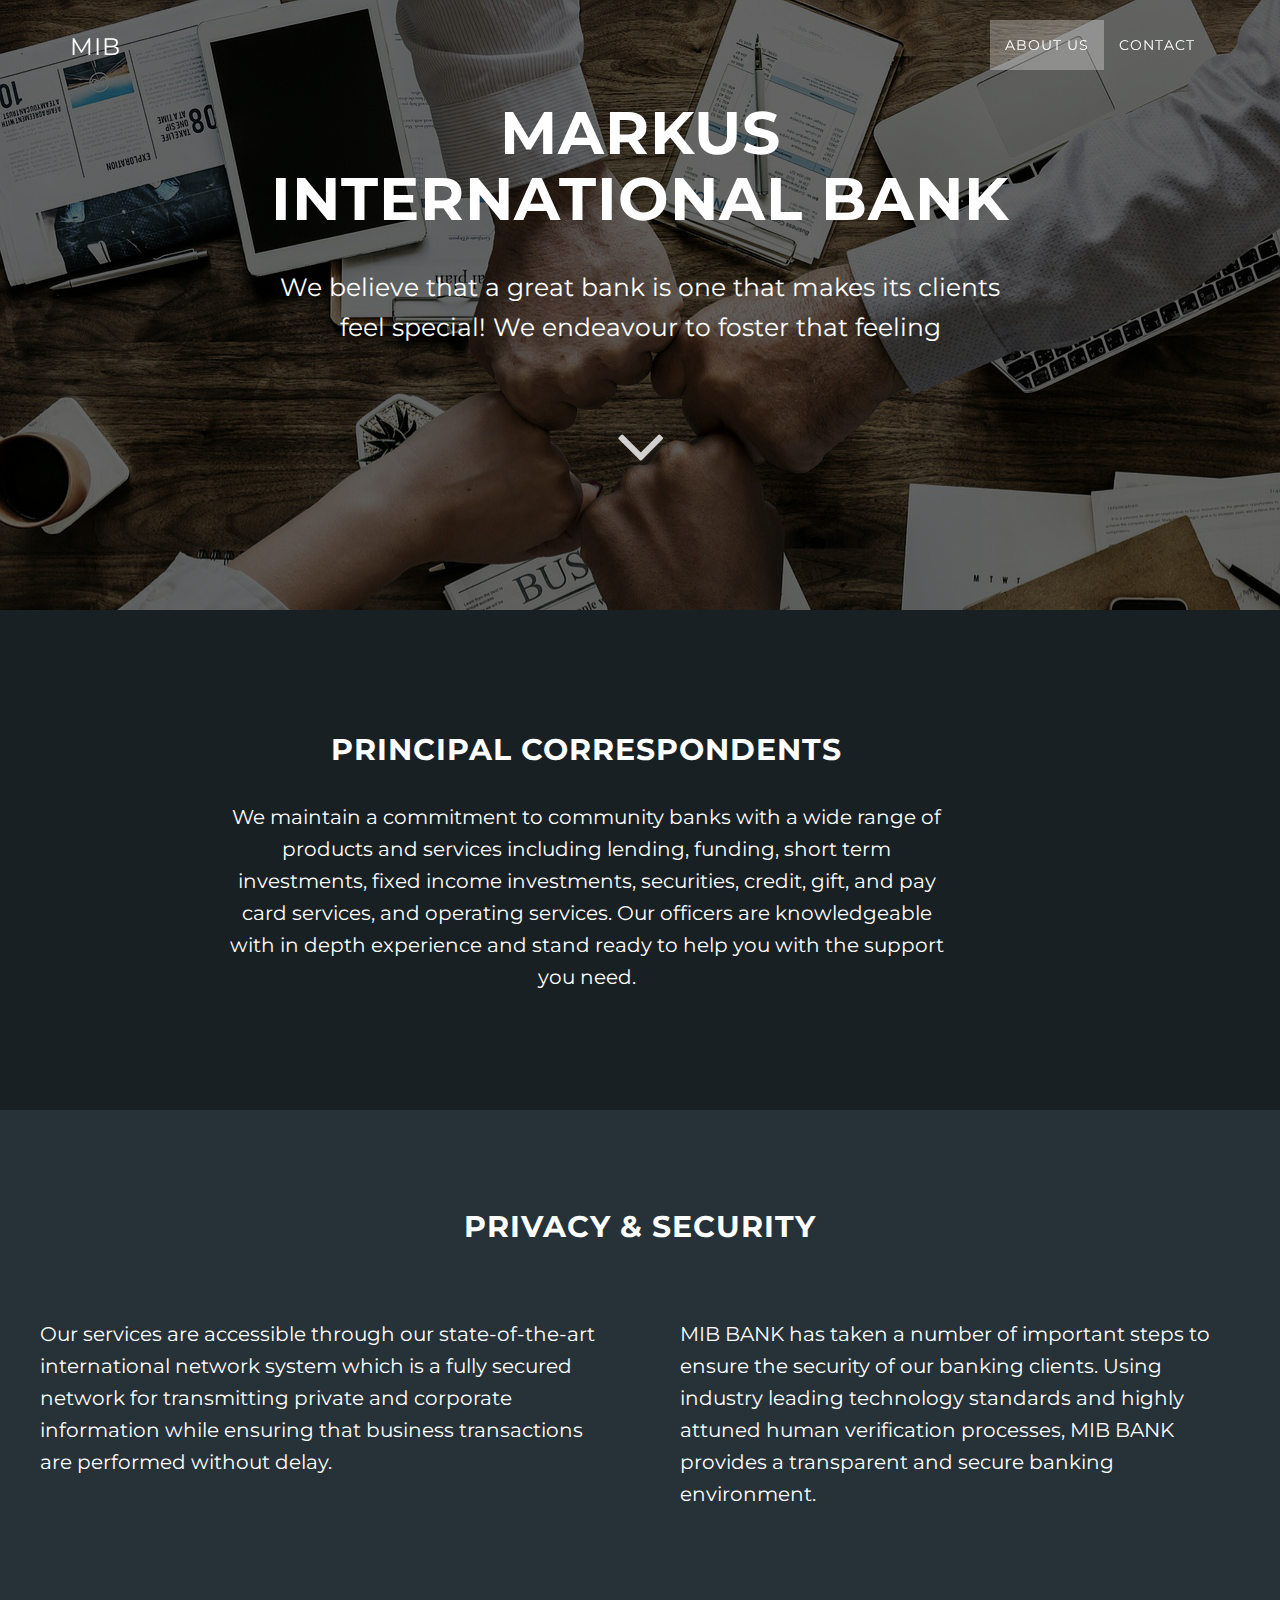
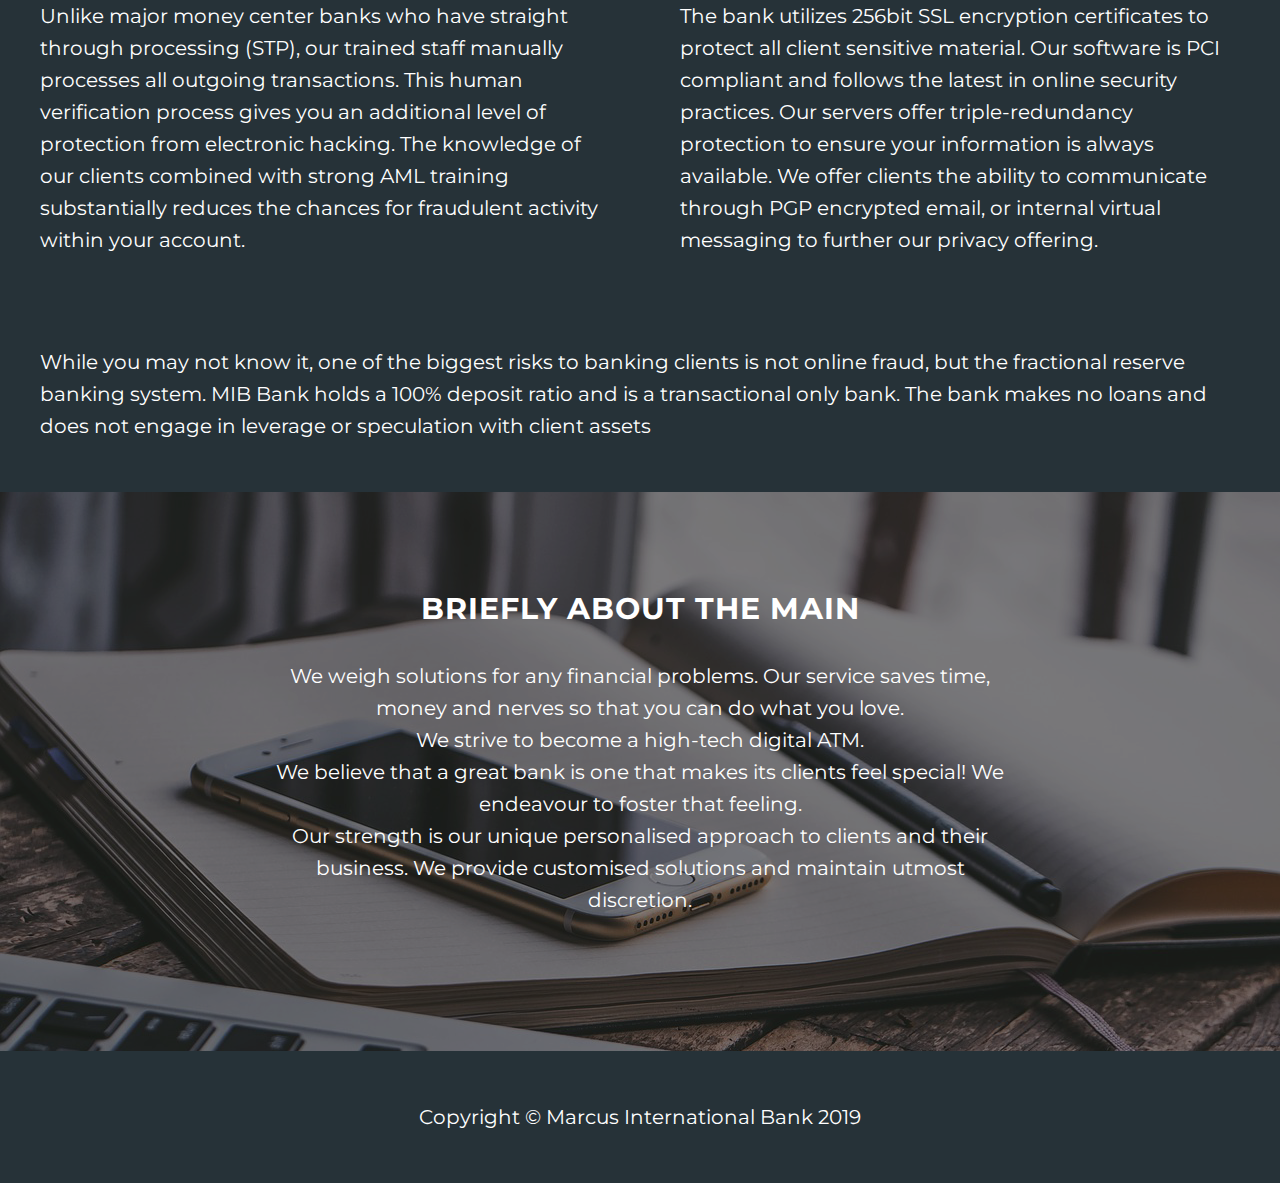
==== about.html @ 7d3fa199 "Add files via upload" ====
<!DOCTYPE html>
<html lang="en">

<head>
    <meta charset="utf-8">
    <meta http-equiv="X-UA-Compatible" content="IE=edge">
    <meta name="viewport" content="width=device-width, initial-scale=1">
    <meta name="description" content="">
    <meta name="author" content="">
    <title>MARKUS INTERNATIONAL BANK</title>
    <link href="css/bootstrap.min.css" rel="stylesheet">
    <link href="css/basicelement.css" rel="stylesheet">
    <link rel="stylesheet" href="//maxcdn.bootstrapcdn.com/font-awesome/4.3.0/css/font-awesome.min.css">
    <link href="http://fonts.googleapis.com/css?family=Montserrat:400,700" rel="stylesheet" type="text/css">
</head>

<body data-spy="scroll" data-target=".navbar">
    <nav class="navbar navbar-custom navbar-fixed-top" role="navigation">
        <div class="container">
            <div class="navbar-header nav">
                <button type="button" class="navbar-toggle" data-toggle="collapse" data-target=".navbar-main-collapse">
                    <i class="fa fa-lg fa-bars"></i>
                </button>
                <a class="navbar-brand page-scroll" href="index.html">
                    <span class="light">MIB</span>
                </a>
            </div>
            <div class="collapse navbar-collapse navbar-right navbar-main-collapse">
                <ul class="nav navbar-nav">
                    <li>
                        <a class="page-scroll active" href="about.html">About Us</a>
                    </li>
                    <li>
                        <a class="page-scroll" href="contact.html">Contact</a>
                    </li>
                </ul>
            </div>
        </div>
    </nav>

    <header class="intro about-header" id="intro">
        <div class="intro-body">
            <div class="container">
                <div class="row">
                    <div class="col-md-8 col-md-offset-2">
                        <h1 class="brand-heading">MARKUS INTERNATIONAL BANK</h1>
                        <p class="intro-text pointer">
                            We believe that a great bank is one that makes its clients feel special! We endeavour to foster that feeling
                            <p class="nav"><a href="#first-block" class=" btn btn-down page-scroll"><i
                                        class="fa fa-angle-down animated"></i></a></p>
                    </div>
                </div>
            </div>
        </div>
    </header>

    <section id="first-block" class="container-fluid content-section">
        <section class="container-fluid content-section about text-center">
            <div class="col-lg-7 col-lg-offset-2">
                <h2 class="about__header visElem">PRINCIPAL CORRESPONDENTS</h2>
                <p class="visElem">We maintain a commitment to community banks with a wide range of products and services including
                    lending, funding, short term investments, fixed income investments, securities, credit, gift, and
                    pay card services, and operating services. Our officers are knowledgeable with in depth experience
                    and stand ready to help you with the support you need.</p>
            </div>
        </section>
        <h2 class="about__header_center visElem">PRIVACY & SECURITY</h2>
        <div class="row-1 col-md-6 col-gray visElem">
            <p>Our services are accessible through our state-of-the-art international network system which is a fully
                secured network for transmitting private and corporate information while ensuring that business
                transactions are performed without delay.</p>
        </div>
        <div class="row-1 col-md-6 col-gray visElem">
            <p>MIB BANK has taken a number of important steps to ensure the security of our banking clients. Using
                industry leading technology standards and highly attuned human verification processes, MIB BANK provides
                a transparent and secure banking environment.</p>
        </div>
        <div class="row-2 col-md-6 col-gray visElem">
            <p>Unlike major money center banks who have straight through processing (STP), our trained staff manually
                processes all outgoing transactions. This human verification process gives you an additional level of
                protection from electronic hacking. The knowledge of our clients combined with strong AML training
                substantially reduces the chances for fraudulent activity within your account.</p>
        </div>
        <div class="row-2 col-md-6 col-gray visElem">
            <p>The bank utilizes 256bit SSL encryption certificates to protect all client sensitive material. Our
                software is PCI compliant and follows the latest in online security practices. Our servers offer
                triple-redundancy protection to ensure your information is always available. We offer clients the
                ability to communicate through PGP encrypted email, or internal virtual messaging to further our privacy
                offering.</p>
        </div>
        <div class="row-3 col-md-12 col-gray visElem">
            <p>While you may not know it, one of the biggest risks to banking clients is not online fraud, but the
                fractional reserve banking system. MIB Bank holds a 100% deposit ratio and is a transactional only bank.
                The bank makes no loans and does not engage in leverage or speculation with client assets</p>
        </div>
    </section>
    <section class="content-section text-center">
        <div class="overlay">
            <div class="about-bottom-section">
                <div class="container">
                    <div class="col-lg-8 col-lg-offset-2">
                        <h2 class="visElem">Briefly about the main</h2>
                        <p class="visElem">
                            We weigh solutions for any financial problems. Our service saves time, money and nerves so
                            that you can do what you love.<br>We strive to become a high-tech digital ATM.<br> We
                            believe that a great bank is one that makes its clients feel special! We endeavour to foster
                            that feeling.<br> Our strength is our unique personalised approach to clients and their
                            business. We provide customised solutions and maintain utmost discretion.
                        </p>
                    </div>
                </div>
            </div>
        </div>
    </section>
    <footer>
        <div class="container text-center">
            <p>Copyright &copy; Marcus International Bank 2019<br>
        </div>
    </footer>
    <script src="js/jquery.js"></script>
    <script src="js/bootstrap.min.js"></script>
    <script src="js/jquery.easing.min.js"></script>
    <script src="js/SmoothScroll.js"></script>
    <script src="js/basicelement.js"></script>
</body>

</html>
---- css/basicelement.css ----
body {
    width: 100%;
    height: 100%;
    font-family: Montserrat,"Helvetica Neue",Helvetica,Arial,sans-serif;
    color: #fff;
    background-color: #263238;
}
body > .wrapper { 
	min-height:100%; padding:40px 0; 
}
html {
    width: 100%;
    height: 100%;
}
h1,
h2,
h3,
h4,
h5,
h6 {
    margin: 0 0 35px;
    text-transform: uppercase;
    font-family: Montserrat,"Helvetica Neue",Helvetica,Arial,sans-serif;
    font-weight: 700;
    letter-spacing: 1px;
}
p {
    margin: 0 0 25px;
    font-size: 18px;
    line-height: 1.5;
}
@media(min-width:767px) {
    p {
        margin: 0 0 35px;
        font-size: 20px;
        line-height: 1.6;
    }
}
a {
    color: #A2CBF4;
    -webkit-transition: all .2s ease-in-out;
    -moz-transition: all .2s ease-in-out;
    transition: all .2s ease-in-out;
}
a:hover,
a:focus {
    text-decoration: none;
    color: #C4CCD5;
}
.light {
    font-weight: 400;
}
.navbar-custom {
    margin-bottom: 0;
    border-bottom: 1px solid rgba(255,255,255,.3);
    text-transform: uppercase;
    font-family: Montserrat,"Helvetica Neue",Helvetica,Arial,sans-serif;
    background-color: #263238;
}
.navbar-custom .navbar-brand {
    font-weight: 700;
    font-size: 24px;
    line-height: 24px;
}
.navbar-custom .navbar-brand:focus {
    outline: 0;
}
.navbar-custom .navbar-brand .navbar-toggle {
    padding: 4px 6px;
    font-size: 16px;
    color: #fff;
}
.navbar-custom .navbar-brand .navbar-toggle:focus,
.navbar-custom .navbar-brand .navbar-toggle:active {
    outline: 0;
}
.navbar-custom a {
    color: #fff;
}

.navbar-custom .nav li.active {
    outline: none;
    background-color: rgba(255,255,255,.3);
}

.navbar-custom .nav li a {
    -webkit-transition: background .3s ease-in-out;
    -moz-transition: background .3s ease-in-out;
    transition: background .3s ease-in-out;
}

.navbar-custom .nav li a:hover,
.navbar-custom .nav li a:focus,
.navbar-custom .nav li a.active {
    outline: 0;
    background-color: rgba(255,255,255,.3);
}
@media(min-width:767px) {
    .navbar {
        padding: 20px 0;
        border-bottom: 0;
        letter-spacing: 1px;
        background: 0 0;
        -webkit-transition: background .5s ease-in-out,padding .5s ease-in-out;
        -moz-transition: background .5s ease-in-out,padding .5s ease-in-out;
        transition: background .5s ease-in-out,padding .5s ease-in-out;
    }

    .top-nav-collapse {
        padding: 0;
        background-color: rgba(38, 50, 56, 0.95);
    }
}
.intro {
    display: table;
    width: 100%;
    height: auto;
    padding: 100px 0;
    text-align: center;
    color: #fff;
    background: url(../img/intro-bg.jpg) no-repeat top center scroll;
    background-color: #263238;
    -webkit-background-size: cover;
    -moz-background-size: cover;
    background-size: cover;
    -o-background-size: cover;
}
.intro .intro-body {
    display: table-cell;
    vertical-align: middle;
}
.intro .intro-body .brand-heading {
    font-size: 40px;
}

.intro .intro-body .intro-text {
    font-size: 18px;
}

@media(min-width:767px) {
    .intro {
        height: 100%;
        padding: 0;
    }

    .intro .intro-body .brand-heading {
        font-size: 60px;
    }

    .intro .intro-body .intro-text {
        font-size: 25px;
    }
}
.btn-down {
    font-size: 80px;
    color: #fff;
    opacity:0.8;
}

.btn-down:hover,
.btn-down:focus {
    outline: 0;
    color: #fff;
}
#about.content-section  {
    padding: 0;
    background:#37474F;
}
.content-section .about  {
    background:#192024;
}
.about{
    height: 500px;
    display: flex;
    flex-direction: column;
    justify-content: center;
}
.about__header{
    padding-top:40px;
}
.about__header_center{
    margin-top:100px;
    display: flex;
    justify-content: center;
}
.content-section {
    padding: 100px 0;
}
.col-gray {
    background:#263238;
    height: 100%;
}
.col-gray, .col-gray2 {
    padding:40px 40px 15px;
}
.col-gray h3, .col-gray2 h3{
    padding-right: 45px;
}
.download-section {
    width: 100%;
    color: #fff;
    padding:100px 0;
    background: url(../img/downloads-bg.png) no-repeat center center scroll;
    background-color: rgba(0, 0, 0, 0.411);
    -webkit-background-size: cover;
    -moz-background-size: cover;
    background-size: cover;
    -o-background-size: cover;
}
.content-section  {
    padding: 0;
}


@media(min-width:767px) {
    .download-section {
        padding: 200px 0;
    }

    #map {
        height: 400px;
    }
}

.btn {
    text-transform: uppercase;
    font-family: Montserrat,"Helvetica Neue",Helvetica,Arial,sans-serif;
    font-weight: 400;
    -webkit-transition: all .3s ease-in-out;
    -moz-transition: all .3s ease-in-out;
    transition: all .3s ease-in-out;
}

.btn-default {
    border: 0;
    color: #fff;
    background-color:#37474F;
    border-radius:2px;
    padding:12px 20px;
}

.btn-default:hover,
.btn-default:focus {
    border: 0px;
    outline: 0;
    color: #fff;
    background-color: #789;
}

ul.banner-social-buttons {
    margin-top: 0;
}

ul.banner-social-buttons li {
    margin-bottom: 20px;

}

@media(max-width:1199px) {
    ul.banner-social-buttons {
        margin-top: 15px;
    }
}

@media(max-width:767px) {
    ul.banner-social-buttons li {
        padding: 0 5px;
    }

    ul.banner-social-buttons li:last-child {
        margin-bottom: 0;

    }
}
footer {
    padding: 50px 0;
}
footer p {
    margin: 0;
}
::-moz-selection {
    text-shadow: none;
    background: #fcfcfc;
    background: rgba(255,255,255,.2);
}
::selection {
    text-shadow: none;
    background: #fcfcfc;
    background: rgba(255,255,255,.2);
}
img::selection {
    background: 0 0;
}
img::-moz-selection {
    background: 0 0;
}
body {
    webkit-tap-highlight-color: rgba(255,255,255,.2);
}
.info-section{
    padding:70px;
}
.client-section{
    width: 100%;
    color: #fff;
    padding:100px 0;
    background: url(../img/why-MIB.png) no-repeat center center scroll;
    -webkit-background-size: cover;
    -moz-background-size: cover;
    background-size: cover;
    -o-background-size: cover;
}
.about-header{
    display: table;
    width: 100%;
    height: auto;
    padding: 100px 0;
    text-align: center;
    color: #fff;
    background: url(../img/about-header.png) no-repeat top center scroll;
    background-color: #263238;
    -webkit-background-size: cover;
    -moz-background-size: cover;
    background-size: cover;
    -o-background-size: cover;
}
.about-bottom-section{
    display: table;
    width: 100%;
    height: auto;
    padding: 100px 0;
    text-align: center;
    color: #fff;
    background: url(../img/about-bottom.png) no-repeat top center scroll;
    -webkit-background-size: cover;
    -moz-background-size: cover;
    background-size: cover;
    -o-background-size: cover;
}
.team-section{
    width: 100%;
    color: #fff;
    padding:100px 0;
    background: url(../img/team.png) no-repeat center center scroll;
    -webkit-background-size: cover;
    -moz-background-size: cover;
    background-size: cover;
    -o-background-size: cover;
}
.teamwork-center-block{
    width: 100%;
    color: #fff;
    padding:100px 0;
    background: url(../img/team-center.png) no-repeat center center scroll;
    -webkit-background-size: cover;
    -moz-background-size: cover;
    background-size: cover;
    -o-background-size: cover;
}
.teamwork-center-block>h3{
    text-align: center;
}
.teamwork-center-block>ul{
    text-align: center;
    line-height: 40px;
    list-style: none;
    font-size: 20px;
}
.team-section-bottom{
    width: 100%;
    color: #fff;
    padding:100px 0;
    background: url(../img/team-bottom.png) no-repeat center center scroll;
    -webkit-background-size: cover;
    -moz-background-size: cover;
    background-size: cover;
    -o-background-size: cover;
}
.container-center{
    display: flex;
    flex-direction: column;
    align-items: center;
    width: 100%;
}
.container-center__header{
    margin-left: -225px;
}
.container-center__text{
    width: 650px;
}
@media(max-width:991px) {
    .container-center{
        display: flex;
        flex-direction: column;
        align-items: flex-start;
        width: 100%;
    }
    .container-center__header{
        margin-left: 40px;
        
    }
    .container-center__text{
        width: auto;
        margin-left: 40px;
        margin-right: 40px;
    }
}
@keyframes slideInUp {
    from {
      -webkit-transform: translate3d(0, 100%, 0);
      transform: translate3d(0, 100%, 0);
      visibility: visible;
    }
  
    to {
      -webkit-transform: translate3d(0, 0, 0);
      transform: translate3d(0, 0, 0);
    }
  }
  
  .slideInUp {
    -webkit-animation-name: slideInUp;
    animation-name: slideInUp;
    animation-duration: 1s;
  }
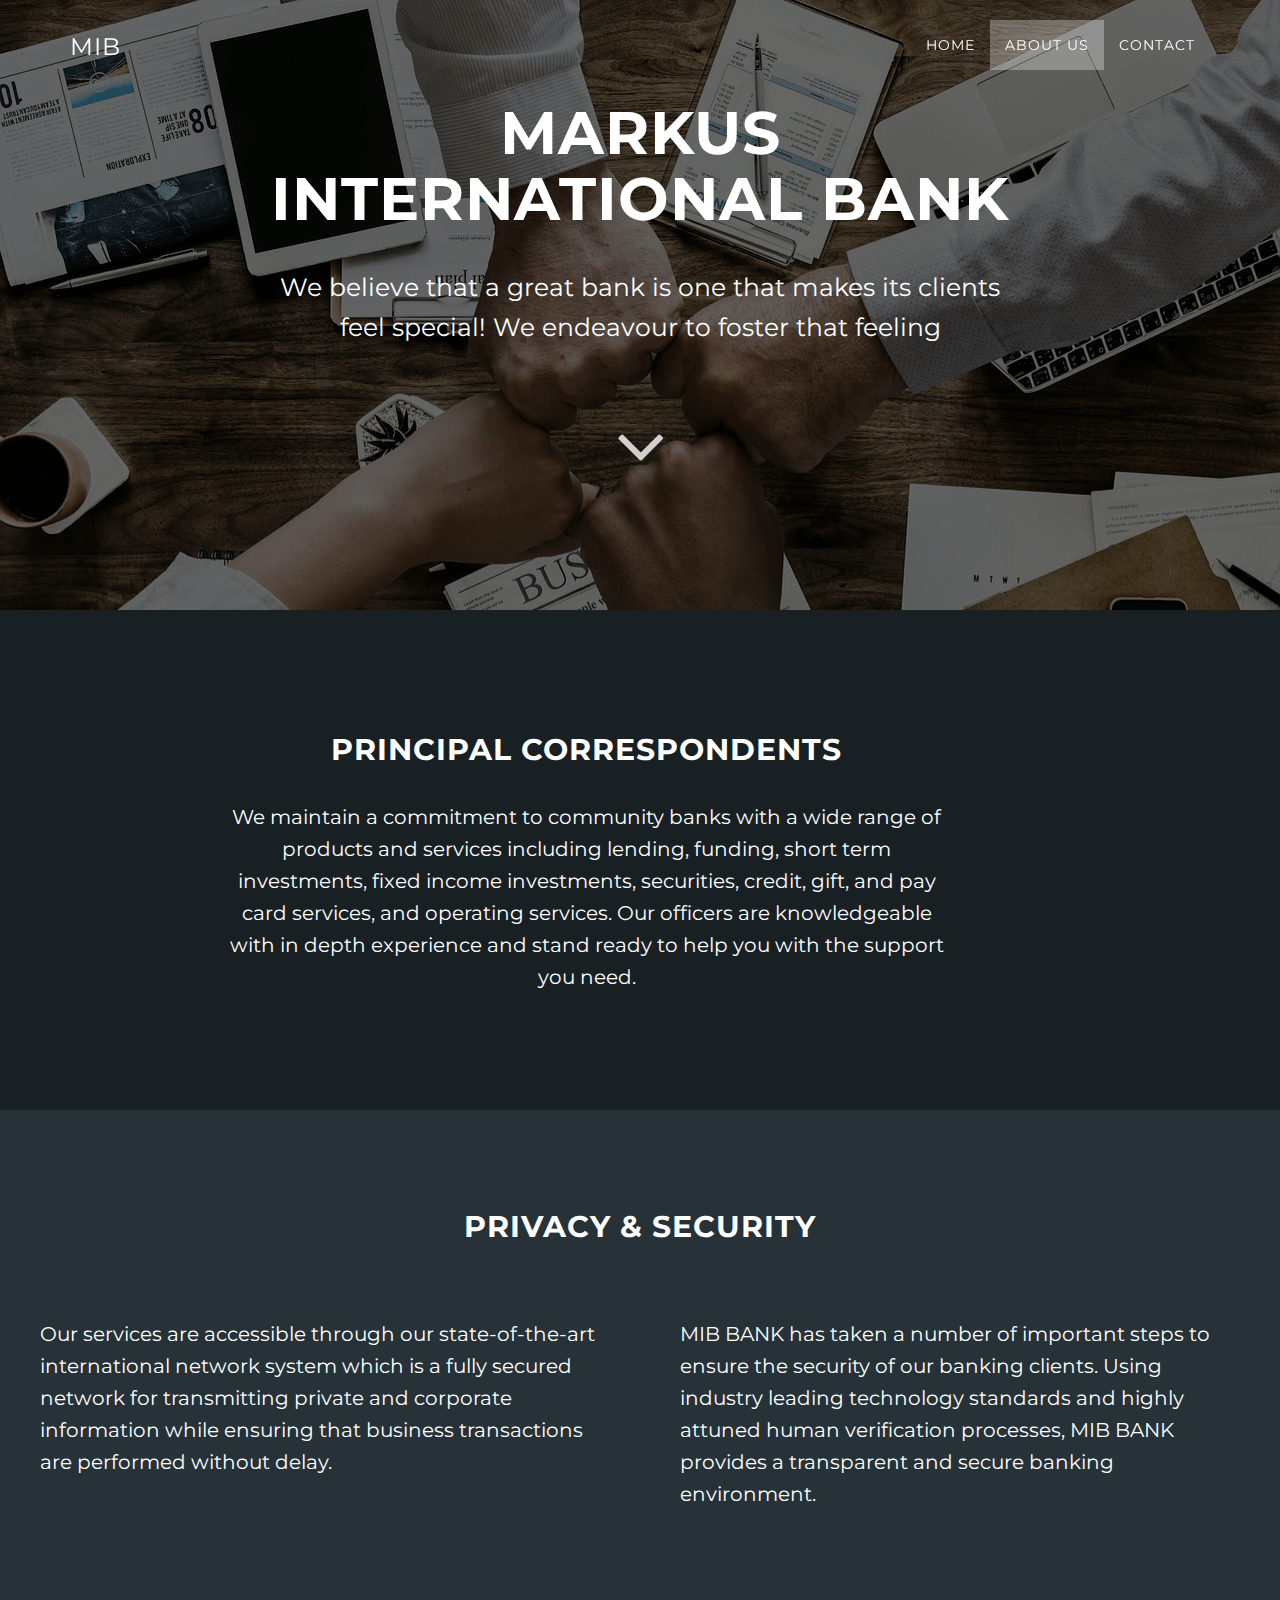
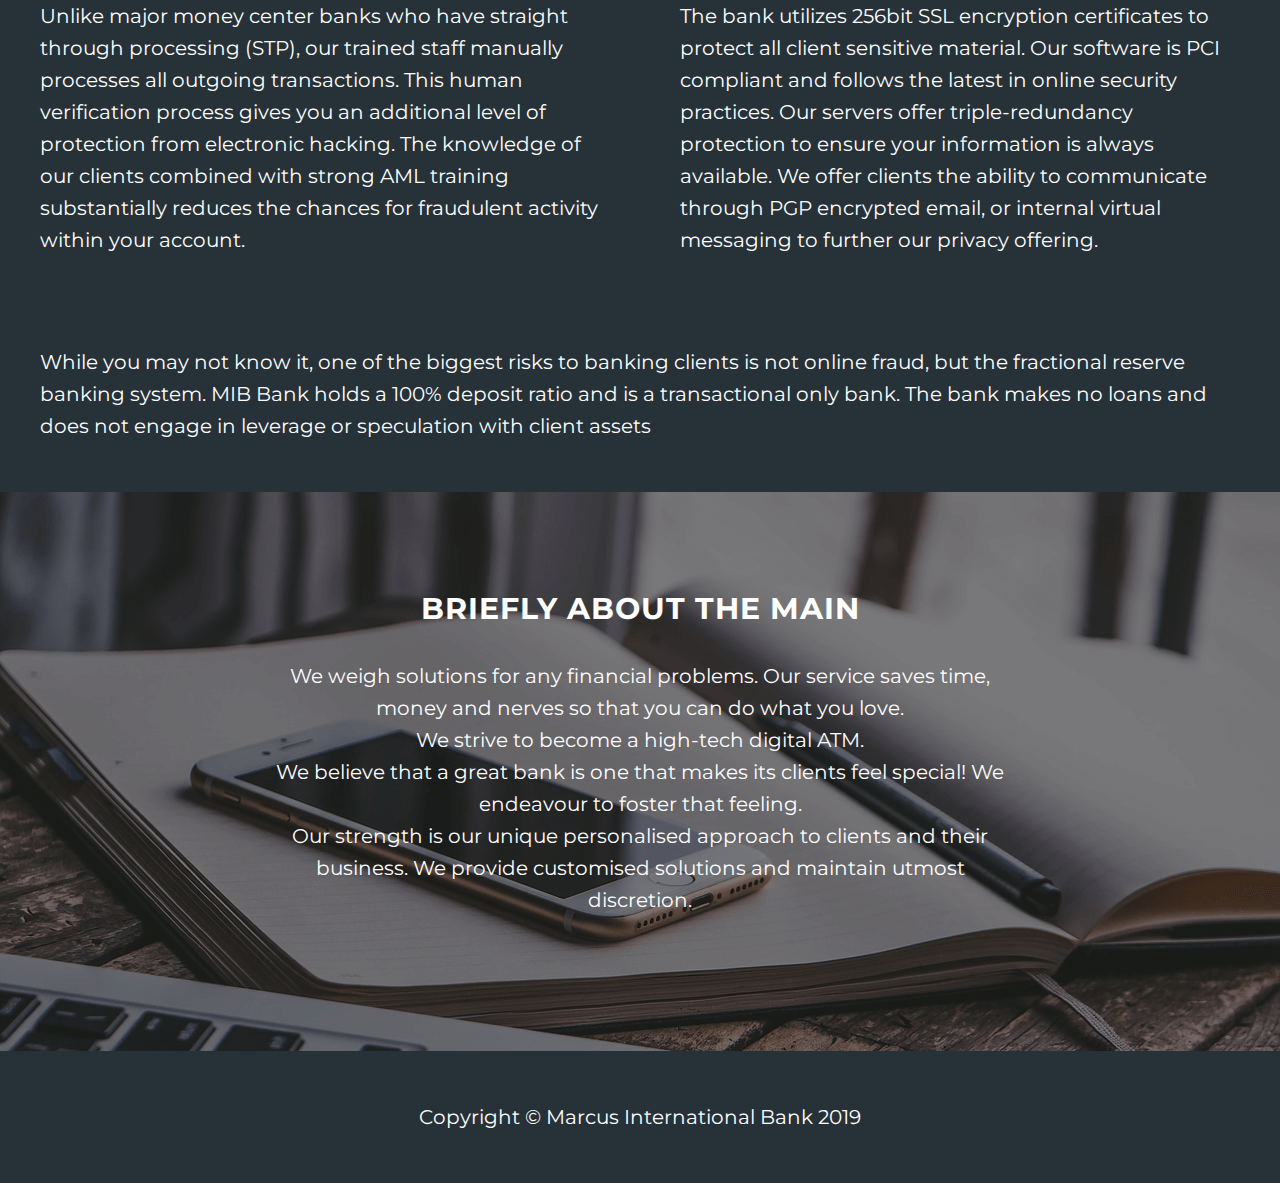
==== commit 004dea26: "Add files via upload" ====
--- a/about.html
+++ b/about.html
@@ -7,7 +7,7 @@
     <meta name="viewport" content="width=device-width, initial-scale=1">
     <meta name="description" content="">
     <meta name="author" content="">
-    <title>MARKUS INTERNATIONAL BANK</title>
+    <title>MIB - About US</title>
     <link href="css/bootstrap.min.css" rel="stylesheet">
     <link href="css/basicelement.css" rel="stylesheet">
     <link rel="stylesheet" href="//maxcdn.bootstrapcdn.com/font-awesome/4.3.0/css/font-awesome.min.css">
@@ -28,6 +28,9 @@
             <div class="collapse navbar-collapse navbar-right navbar-main-collapse">
                 <ul class="nav navbar-nav">
                     <li>
+                        <a class="page-scroll" href="index.html">Home</a>
+                    </li>
+                    <li>
                         <a class="page-scroll active" href="about.html">About Us</a>
                     </li>
                     <li>
@@ -45,7 +48,8 @@
                     <div class="col-md-8 col-md-offset-2">
                         <h1 class="brand-heading">MARKUS INTERNATIONAL BANK</h1>
                         <p class="intro-text pointer">
-                            We believe that a great bank is one that makes its clients feel special! We endeavour to foster that feeling
+                            We believe that a great bank is one that makes its clients feel special! We endeavour to
+                            foster that feeling
                             <p class="nav"><a href="#first-block" class=" btn btn-down page-scroll"><i
                                         class="fa fa-angle-down animated"></i></a></p>
                     </div>
@@ -58,7 +62,8 @@
         <section class="container-fluid content-section about text-center">
             <div class="col-lg-7 col-lg-offset-2">
                 <h2 class="about__header visElem">PRINCIPAL CORRESPONDENTS</h2>
-                <p class="visElem">We maintain a commitment to community banks with a wide range of products and services including
+                <p class="visElem">We maintain a commitment to community banks with a wide range of products and
+                    services including
                     lending, funding, short term investments, fixed income investments, securities, credit, gift, and
                     pay card services, and operating services. Our officers are knowledgeable with in depth experience
                     and stand ready to help you with the support you need.</p>
